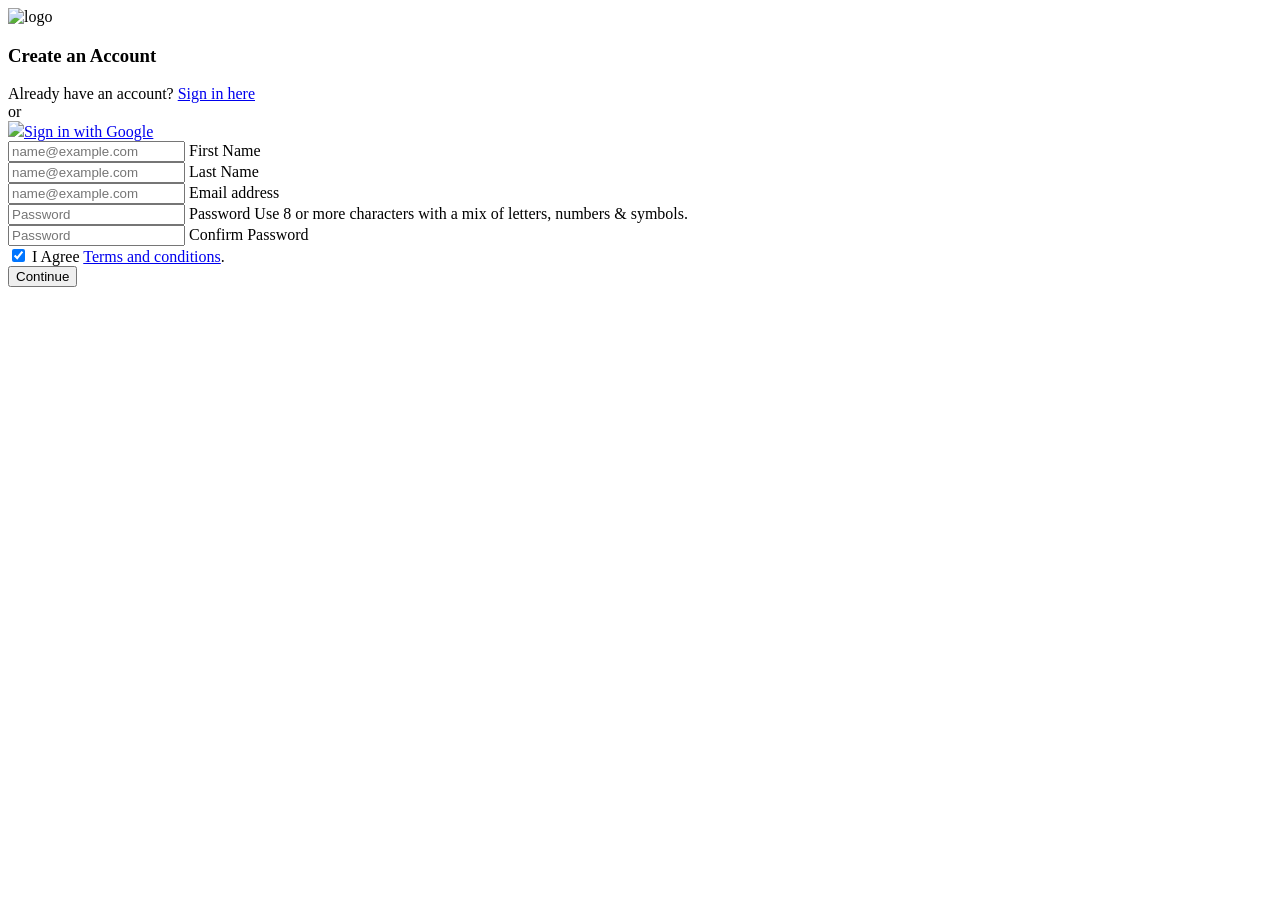
==== Signup.html @ 3ac7932b "Add files via upload" ====
<!DOCTYPE html>
<html lang="en">
<head>
    <meta charset="UTF-8">
    <meta http-equiv="X-UA-Compatible" content="IE=edge">
    <meta name="viewport" content="width=device-width, initial-scale=1.0">
    <title>Amcet Sign-up</title>
	<!-- Bootstrap 5 CDN Link -->
	<link rel="stylesheet" href="css/bootstrap.min.css">

	<!-- Custom CSS Link -->
	<link rel="stylesheet" href="css/style.css">
</head>
<body> 
    <section class="wrapper">
		<div class="container">
			<div class="col-sm-8 offset-sm-2 col-lg-6 offset-lg-3 col-xl-4 offset-xl-4 text-center">
				<div class="logo">
					<img src="images/logo.png" class="img-fluid" alt="logo">
				</div>
				<form class="rounded bg-white shadow p-5">
					<h3 class="text-dark fw-bolder fs-4 mb-2">Create an Account</h3>

					<div class="fw-normal text-muted mb-2">
						Already have an account? <a href="login.html" class="text-primary fw-bold text-decoration-none">Sign in here</a>
					</div>

                    <div class="text-center text-muted text-uppercase mb-2">or</div>

					<a href="#" class="btn btn-light login_with w-100 mb-4">
						<img src="images/google-icon.svg" class="img-fluid me-3">Sign in with Google</a>
					</a> 
                    <div class="form-floating mb-3">
                        <input type="text" class="form-control" id="floatingFirstName" placeholder="name@example.com">
                        <label for="floatingFirstName">First Name</label>
                    </div>
                    <div class="form-floating mb-3">
                        <input type="text" class="form-control" id="floatingLastName" placeholder="name@example.com">
                        <label for="floatingLastName">Last Name</label>
                    </div> 
					<div class="form-floating mb-3">
						<input type="email" class="form-control" id="floatingInput" placeholder="name@example.com">
						<label for="floatingInput">Email address</label>
					</div>
					<div class="form-floating mb-3">
						<input type="password" class="form-control" id="floatingPassword" placeholder="Password">
						<label for="floatingPassword">Password</label>
                        <span class="password-info mt-2">Use 8 or more characters with a mix of letters, numbers & symbols.</span>
					</div> 
                    <div class="form-floating mb-3">
						<input type="password" class="form-control" id="floatingPassword" placeholder="Password">
						<label for="floatingPassword">Confirm Password</label>
					</div> 
                    <div class="form-check d-flex align-items-center">
                        <input class="form-check-input" type="checkbox" id="gridCheck" checked>
                        <label class="form-check-label ms-2" for="gridCheck">
                          I Agree <a href="#">Terms and conditions</a>.
                        </label>
                    </div>
					<button type="submit" class="btn btn-primary submit_btn w-100 my-4">Continue</button> 
				</form>
			</div>
		</div>
	</section>
</body>
</html>
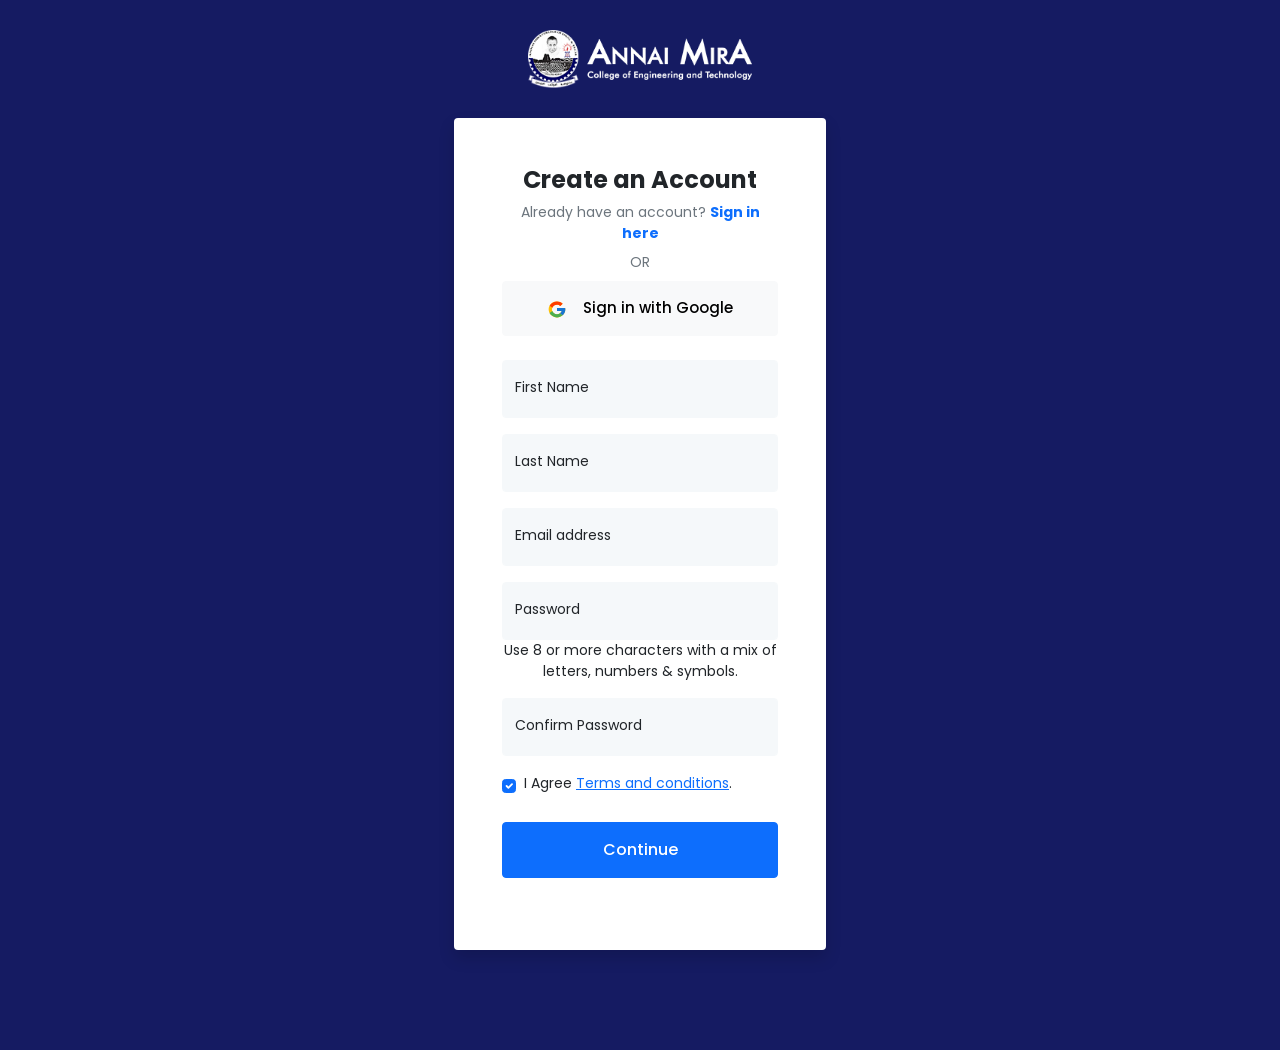
==== commit 2a993ad0: "Update Signup.html" ====
--- a/Signup.html
+++ b/Signup.html
@@ -22,7 +22,7 @@
 					<h3 class="text-dark fw-bolder fs-4 mb-2">Create an Account</h3>
 
 					<div class="fw-normal text-muted mb-2">
-						Already have an account? <a href="login.html" class="text-primary fw-bold text-decoration-none">Sign in here</a>
+						Already have an account? <a href="index.html" class="text-primary fw-bold text-decoration-none">Sign in here</a>
 					</div>
 
                     <div class="text-center text-muted text-uppercase mb-2">or</div>
--- a/css/style.css
+++ b/css/style.css
@@ -0,0 +1,96 @@
+/* Google Poppins Font CDN Link */
+@import url('https://fonts.googleapis.com/css2?family=Poppins:wght@300;400;500;600;700;800;900&display=swap');
+
+*{
+    margin:0;
+    padding:0;
+    box-sizing: border-box;
+}
+
+/* Variables */
+:root{
+    --primary-font-family: 'Poppins', sans-serif;
+    --light-white:#f5f8fa;
+    --gray:#5e6278;
+    --gray-1:#e3e3e3;
+}
+body{
+    font-family:var(--primary-font-family);
+    font-size: 14px;
+    background-color:#151B62;
+} 
+
+/* Main CSS */ 
+.wrapper{
+    padding:0 0 100px;
+    background-image:url('images/bg.png');
+    background-repeat: no-repeat;
+    background-position: bottom center;
+    background-attachment: fixed;
+    background-size:contain;
+    min-height: 100%;
+}
+.wrapper .logo img{
+    max-width: 60%;
+    margin: 30px 30px 30px;
+}
+.wrapper input{
+    background-color: var(--light-white);
+    border-color: var(--light-white);
+    color: var(--gray); 
+}
+.wrapper input:focus{ 
+    box-shadow: none;
+}
+.wrapper .submit_btn{
+    padding:15px;
+    font-weight: 500;
+}
+.wrapper .login_with{
+    padding:15px;
+    font-size: 15px;
+    font-weight: 500;
+    transition:0.3s ease-in-out;
+}
+.wrapper .submit_btn:focus,
+.wrapper .login_with:focus{
+    box-shadow: none;
+}
+.wrapper .login_with:hover{
+    background-color:var(--gray-1);
+    border-color:var(--gray-1);
+}
+.wrapper .login_with img{
+    max-width: 8%;
+}
+.wrapper .form-floating i{
+position: absolute;
+    height: 100%;
+    width: 100%;
+    padding: 0 70px 0 10px;
+    margin-top: -35px;
+    font-size: 18px;
+    cursor: pointer;;
+}
+.wrapper .checkbox-text {
+    display: flex;
+    align-items: center;
+    justify-content: space-between;
+    margin-top: 20px;
+}
+.wrapper .checkbox-text .checkbox-content {
+    display: flex;
+    align-items: center;
+}
+.wrapper .checkbox-content input {
+    margin: 0 8px 1px 4px;
+    accent-color: #4070f4;
+}
+.wrapper .form-floating i.mail{
+    position: absolute;
+    top: 50%;
+    transform: translateY(-50%);
+    color: #999;
+    font-size: 23px;
+    transition: all 0.2s ease;
+}
